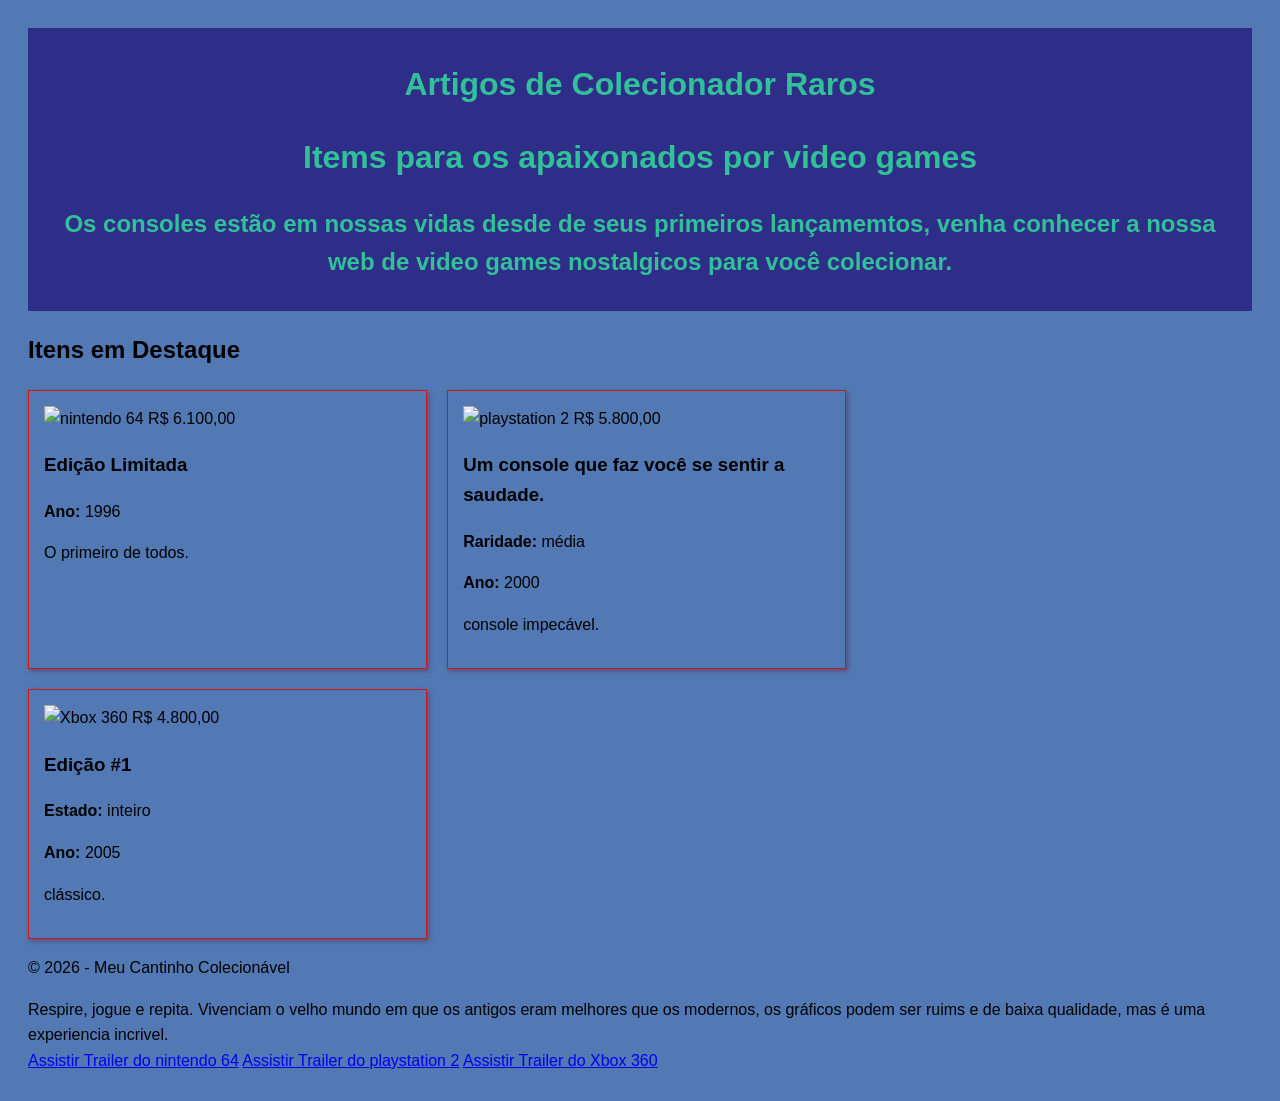
==== index.html @ c5c9a7ee "Update and rename FACULDADE 2026/consolesvideogames.html to index.html" ====
<!DOCTYPE html>
<html lang="pt-BR">
<head>
    <meta charset="UTF-8">
    <meta name="viewport" content="width=device-width, initial-scale=1.0">
    <title>Meu Cantinho Colecionável</title>
    <style>
        body { font-family: Arial, sans-serif; line-height: 1.6; padding: 20px; }
        header { background: #2e2e89; color: #32c098; padding: 10px; text-align: center; }
        .colecao { display: flex; flex-wrap: wrap; gap: 20px; margin-top: 20px; }
        .item { border: 1px solid #d01616; padding: 15px; width: 30%; box-shadow: 2px 2px 5px #544d7b; }
        img { max-width: 100%; height: auto; }
    </style>
</head>
<body>

    <header>
        <h1>Artigos de Colecionador Raros</h1>
        <h1> Items para os apaixonados por video games</h1>
        <h2> Os consoles estão em nossas vidas desde de seus primeiros lançamemtos, venha conhecer a nossa web de video games nostalgicos para você colecionar.
        
    </header>

    <main>
        <section>
            <h2>Itens em Destaque</h2>
            <div class="colecao">
                <!-- Item 1 -->
                <article class="item">
                    <img src="image.png" alt="nintendo 64">
                    <td>R$ 6.100,00</td>
                    <h3>Edição Limitada</h3>
                    <p><strong>Ano:</strong> 1996</p>
                    <p>O primeiro de todos.</p>
                </article>

                <!-- Item 2 -->
                <article class="item">
                    <img src="image copy.png" alt="playstation 2">
                    <td>R$ 5.800,00</td>
                    <h3>Um console que faz você se sentir a saudade.</h3>
                    <p><strong>Raridade:</strong> média</p>
                    <p><strong>Ano:</strong> 2000</p>
                    <p>console impecável.</p>
                </article>

                <!-- Item 3 -->
                <article class="item">
                    <img src="image copy 2.png" alt="Xbox 360">
                    <td>R$ 4.800,00</td>
                    <h3>Edição #1</h3>
                    <p><strong>Estado:</strong> inteiro</p>
                    <p><strong>Ano:</strong> 2005</p>
                    <p> clássico.</p>
                </article> 
            </div>
        </section>
    </main>

    <footer>
        <p>&copy; 2026 - Meu Cantinho Colecionável</p>
    </footer>

</body>
</html>

<footer> Respire, jogue e repita. Vivenciam o velho mundo em que os antigos eram melhores que os modernos, os gráficos podem ser ruims e de baixa qualidade, mas é uma experiencia incrivel.</footer>
<a href="https://www.youtube.com/watch?v=RWrWuXE6RHw" target="_blank">Assistir Trailer do nintendo 64</a>

<a href="https://www.youtube.com/watch?v=Hvcps5dFzfc" target="_blank">Assistir Trailer do playstation 2</a>

<a href="https://www.youtube.com/watch?v=Hvcps5dFzfc" target="_blank">Assistir Trailer do Xbox 360</a>


<body style="background-color: #2355a0c8;"></body>
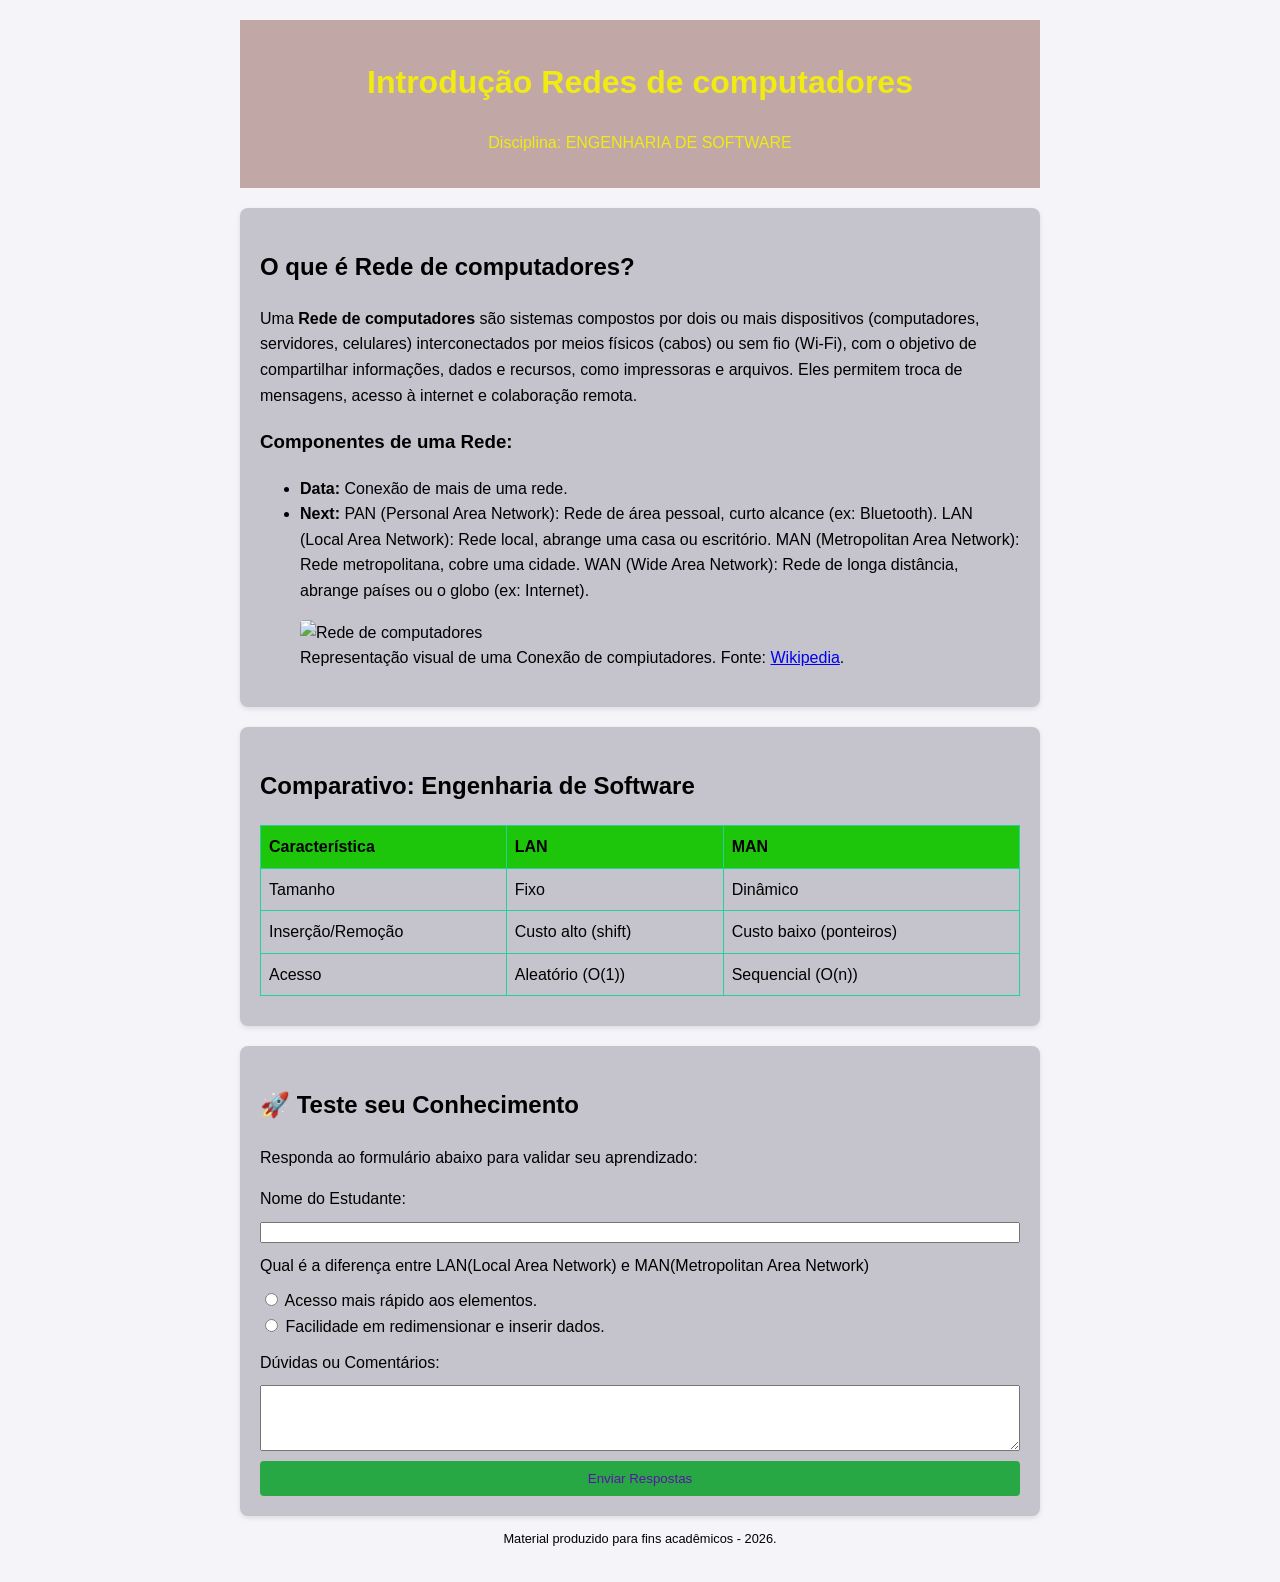
==== commit b17d1db0: "Add files via upload" ====
--- a/index.html
+++ b/index.html
@@ -1,75 +1,102 @@
 <!DOCTYPE html>
-<html lang="pt-BR">
+<html lang="pt-br">
 <head>
     <meta charset="UTF-8">
     <meta name="viewport" content="width=device-width, initial-scale=1.0">
-    <title>Meu Cantinho Colecionável</title>
+    <title>Material de Estudo: ENGENHARIA DE SOFTWARE</title>
     <style>
-        body { font-family: Arial, sans-serif; line-height: 1.6; padding: 20px; }
-        header { background: #2e2e89; color: #32c098; padding: 10px; text-align: center; }
-        .colecao { display: flex; flex-wrap: wrap; gap: 20px; margin-top: 20px; }
-        .item { border: 1px solid #d01616; padding: 15px; width: 30%; box-shadow: 2px 2px 5px #544d7b; }
-        img { max-width: 100%; height: auto; }
+        body { font-family: sans-serif; line-height: 1.6; max-width: 800px; margin: auto; padding: 20px; background-color: #f4f4f9; }
+        header { background: #c2a7a7; color: #efeb13; padding: 1rem; text-align: center; }
+        section { background: #c5c4cd; padding: 20px; margin-top: 20px; border-radius: 8px; box-shadow: 0 2px 5px rgba(0,0,0,0.1); }
+        table { width: 100%; border-collapse: collapse; margin: 10px 0; }
+        th, td { border: 1px solid #23d19c; padding: 8px; text-align: left; }
+        th { background-color: #1dc60a; }
+        img { max-width: 100%; height: auto; border-radius: 4px; }
+        form { display: flex; flex-direction: column; gap: 10px; }
+        button { cursor: pointer; background: #28a745; color: rgb(91, 20, 167); border: none; padding: 10px; border-radius: 4px; }
     </style>
 </head>
 <body>
 
-    <header>
-        <h1>Artigos de Colecionador Raros</h1>
-        <h1> Items para os apaixonados por video games</h1>
-        <h2> Os consoles estão em nossas vidas desde de seus primeiros lançamemtos, venha conhecer a nossa web de video games nostalgicos para você colecionar.
-        
-    </header>
+<header>
+    <h1>Introdução Redes de computadores</h1>
+    <p>Disciplina: ENGENHARIA DE SOFTWARE</p>
+</header>
 
-    <main>
-        <section>
-            <h2>Itens em Destaque</h2>
-            <div class="colecao">
-                <!-- Item 1 -->
-                <article class="item">
-                    <img src="image.png" alt="nintendo 64">
-                    <td>R$ 6.100,00</td>
-                    <h3>Edição Limitada</h3>
-                    <p><strong>Ano:</strong> 1996</p>
-                    <p>O primeiro de todos.</p>
-                </article>
+<section>
+    <h2>O que é Rede de computadores?</h2>
+    <p>Uma <strong>Rede de computadores</strong> são sistemas compostos por dois ou mais dispositivos (computadores, servidores, celulares) interconectados por meios físicos (cabos) ou sem fio (Wi-Fi), com o objetivo de compartilhar informações, dados e recursos, como impressoras e arquivos. Eles permitem troca de mensagens, acesso à internet e colaboração remota.
+    <h3>Componentes de uma Rede:</h3>
+    <ul>
+        <li><strong>Data:</strong> Conexão de mais de uma rede.</li>
+        <li><strong>Next:</strong> PAN (Personal Area Network): Rede de área pessoal, curto alcance (ex: Bluetooth).
+LAN (Local Area Network): Rede local, abrange uma casa ou escritório.
+MAN (Metropolitan Area Network): Rede metropolitana, cobre uma cidade.
+WAN (Wide Area Network): Rede de longa distância, abrange países ou o globo (ex: Internet).</li>
+    </ul>
 
-                <!-- Item 2 -->
-                <article class="item">
-                    <img src="image copy.png" alt="playstation 2">
-                    <td>R$ 5.800,00</td>
-                    <h3>Um console que faz você se sentir a saudade.</h3>
-                    <p><strong>Raridade:</strong> média</p>
-                    <p><strong>Ano:</strong> 2000</p>
-                    <p>console impecável.</p>
-                </article>
+    <figure>
+        <img src="image.png" alt="Rede de computadores">
+        <figcaption>Representação visual de uma Conexão de compiutadores. Fonte: <a href="https://pt.wikipedia.org/wiki/Rede_de_computadores" target="_blank">Wikipedia</a>.</figcaption>
+    </figure>
+</section>
 
-                <!-- Item 3 -->
-                <article class="item">
-                    <img src="image copy 2.png" alt="Xbox 360">
-                    <td>R$ 4.800,00</td>
-                    <h3>Edição #1</h3>
-                    <p><strong>Estado:</strong> inteiro</p>
-                    <p><strong>Ano:</strong> 2005</p>
-                    <p> clássico.</p>
-                </article> 
-            </div>
-        </section>
-    </main>
+<section>
+    <h2>Comparativo: Engenharia de Software</h2>
+    <table>
+        <thead>
+            <tr>
+                <th>Característica</th>
+                <th>LAN</th>
+                <th>MAN</th>
+            </tr>
+        </thead>
+        <tbody>
+            <tr>
+                <td>Tamanho</td>
+                <td>Fixo</td>
+                <td>Dinâmico</td>
+            </tr>
+            <tr>
+                <td>Inserção/Remoção</td>
+                <td>Custo alto (shift)</td>
+                <td>Custo baixo (ponteiros)</td>
+            </tr>
+            <tr>
+                <td>Acesso</td>
+                <td>Aleatório (O(1))</td>
+                <td>Sequencial (O(n))</td>
+            </tr>
+        </tbody>
+    </table>
+</section>
 
-    <footer>
-        <p>&copy; 2026 - Meu Cantinho Colecionável</p>
-    </footer>
+<section>
+    <h2>🚀 Teste seu Conhecimento</h2>
+    <p>Responda ao formulário abaixo para validar seu aprendizado:</p>
+    
+    <form action="#" method="POST">
+        <label for="nome">Nome do Estudante:</label>
+        <input type="text" id="nome" name="nome" required>
+
+        <label>Qual é a diferença entre LAN(Local Area Network) e MAN(Metropolitan Area Network)</label>
+        <div>
+            <input type="radio" id="q1a" name="vantagem" value="acesso">
+            <label for="q1a">Acesso mais rápido aos elementos.</label><br>
+            <input type="radio" id="q1b" name="vantagem" value="dinamico">
+            <label for="q1b">Facilidade em redimensionar e inserir dados.</label>
+        </div>
+
+        <label for="feedback">Dúvidas ou Comentários:</label>
+        <textarea id="feedback" name="feedback" rows="4"></textarea>
+
+        <button type="submit">Enviar Respostas</button>
+    </form>
+</section>
+
+<footer>
+    <p style="text-align: center; font-size: 0.8em;">Material produzido para fins acadêmicos - 2026.</p>
+</footer>
 
 </body>
-</html>
-
-<footer> Respire, jogue e repita. Vivenciam o velho mundo em que os antigos eram melhores que os modernos, os gráficos podem ser ruims e de baixa qualidade, mas é uma experiencia incrivel.</footer>
-<a href="https://www.youtube.com/watch?v=RWrWuXE6RHw" target="_blank">Assistir Trailer do nintendo 64</a>
-
-<a href="https://www.youtube.com/watch?v=Hvcps5dFzfc" target="_blank">Assistir Trailer do playstation 2</a>
-
-<a href="https://www.youtube.com/watch?v=Hvcps5dFzfc" target="_blank">Assistir Trailer do Xbox 360</a>
-
-
-<body style="background-color: #2355a0c8;"></body>
+</html>
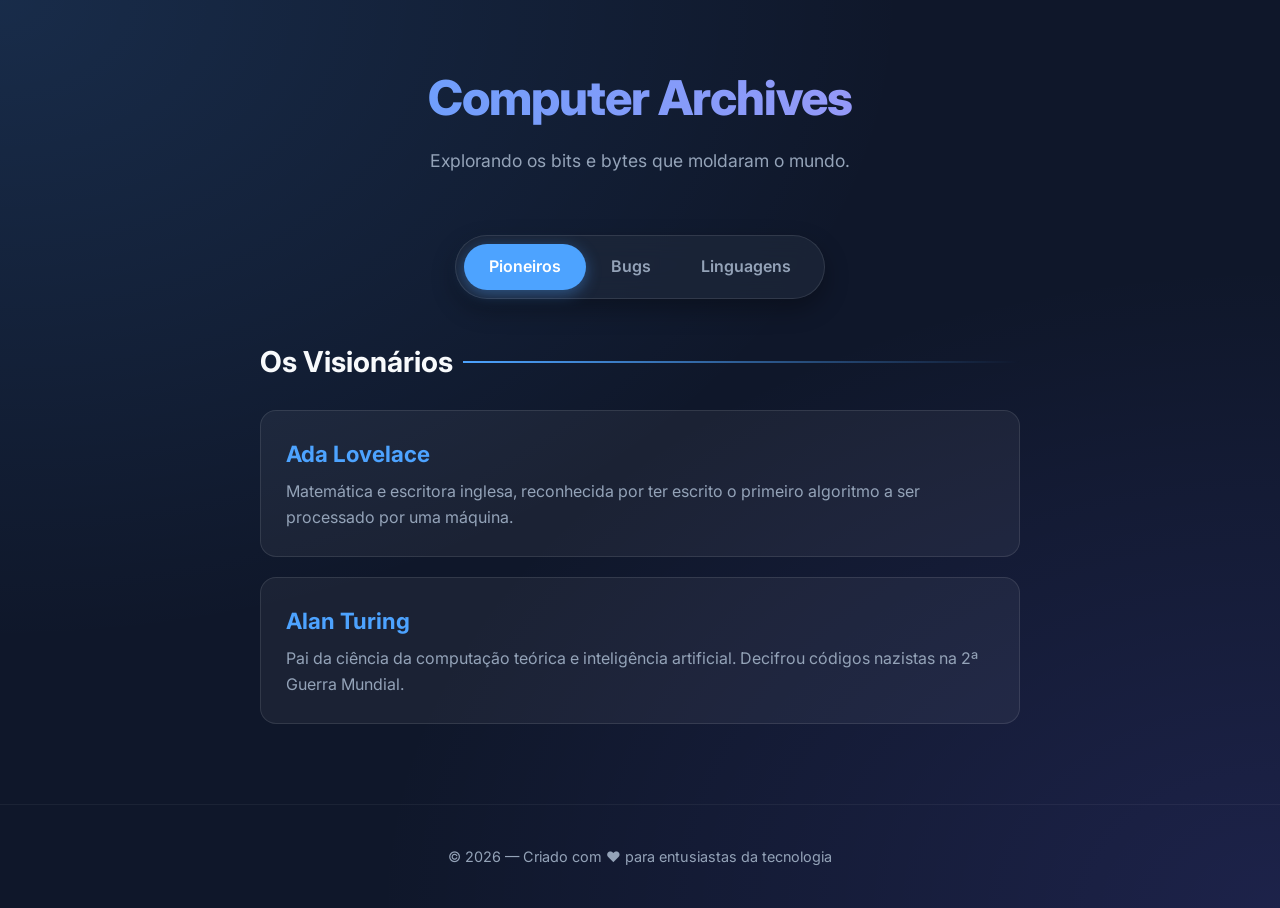
==== commit 0a730ad8: "Add files via upload" ====
--- a/index.html
+++ b/index.html
@@ -1,102 +1,316 @@
 <!DOCTYPE html>
 <html lang="pt-br">
+
 <head>
     <meta charset="UTF-8">
     <meta name="viewport" content="width=device-width, initial-scale=1.0">
-    <title>Material de Estudo: ENGENHARIA DE SOFTWARE</title>
+    <title>Arquivo Moderno da Computação</title>
+
+    <link href="https://fonts.googleapis.com/css2?family=Inter:wght@300;400;600;800&display=swap" rel="stylesheet">
+
     <style>
-        body { font-family: sans-serif; line-height: 1.6; max-width: 800px; margin: auto; padding: 20px; background-color: #f4f4f9; }
-        header { background: #c2a7a7; color: #efeb13; padding: 1rem; text-align: center; }
-        section { background: #c5c4cd; padding: 20px; margin-top: 20px; border-radius: 8px; box-shadow: 0 2px 5px rgba(0,0,0,0.1); }
-        table { width: 100%; border-collapse: collapse; margin: 10px 0; }
-        th, td { border: 1px solid #23d19c; padding: 8px; text-align: left; }
-        th { background-color: #1dc60a; }
-        img { max-width: 100%; height: auto; border-radius: 4px; }
-        form { display: flex; flex-direction: column; gap: 10px; }
-        button { cursor: pointer; background: #28a745; color: rgb(91, 20, 167); border: none; padding: 10px; border-radius: 4px; }
+        :root {
+            --primary: #4da3ff;
+            --secondary: #6c63ff;
+            --bg-dark: #0f172a;
+            --card-bg: rgba(255, 255, 255, 0.05);
+            --text-main: #f8fafc;
+            --text-dim: #94a3b8;
+        }
+
+        * {
+            margin: 0;
+            padding: 0;
+            box-sizing: border-box;
+        }
+
+        body {
+            font-family: 'Inter', sans-serif;
+            background-color: var(--bg-dark);
+            background-image: 
+                radial-gradient(at 0% 0%, rgba(77, 163, 255, 0.15) 0px, transparent 50%),
+                radial-gradient(at 100% 100%, rgba(108, 99, 255, 0.15) 0px, transparent 50%);
+            color: var(--text-main);
+            line-height: 1.6;
+            min-height: 100vh;
+        }
+
+        /* HEADER */
+        header {
+            text-align: center;
+            padding: 60px 20px;
+        }
+
+        header h1 {
+            font-size: 3rem;
+            font-weight: 800;
+            background: linear-gradient(to right, #4da3ff, #b794f4);
+            -webkit-background-clip: text;
+            -webkit-text-fill-color: transparent;
+            margin-bottom: 10px;
+            letter-spacing: -1px;
+        }
+
+        header p {
+            color: var(--text-dim);
+            font-size: 1.1rem;
+        }
+
+        /* MENU NAVEGAÇÃO */
+        nav {
+            display: flex;
+            justify-content: center;
+            margin-bottom: 40px;
+            position: sticky;
+            top: 20px;
+            z-index: 1000;
+        }
+
+        nav ul {
+            display: flex;
+            background: rgba(30, 41, 59, 0.7);
+            backdrop-filter: blur(12px);
+            padding: 8px;
+            border-radius: 50px;
+            list-style: none;
+            border: 1px solid rgba(255, 255, 255, 0.1);
+            box-shadow: 0 10px 25px rgba(0,0,0,0.3);
+        }
+
+        nav ul li a {
+            color: var(--text-dim);
+            text-decoration: none;
+            padding: 10px 25px;
+            display: block;
+            border-radius: 40px;
+            font-weight: 600;
+            transition: all 0.3s ease;
+            cursor: pointer;
+        }
+
+        nav ul li a:hover {
+            color: white;
+        }
+
+        nav ul li a.active {
+            background: var(--primary);
+            color: white;
+            box-shadow: 0 4px 15px rgba(77, 163, 255, 0.4);
+        }
+
+        /* CONTEÚDO */
+        main {
+            max-width: 800px;
+            margin: auto;
+            padding: 0 20px 60px;
+        }
+
+        .tab-content {
+            display: none;
+            animation: slideUp 0.5s ease forwards;
+        }
+
+        .tab-content.active {
+            display: block;
+        }
+
+        @keyframes slideUp {
+            from { opacity: 0; transform: translateY(20px); }
+            to { opacity: 1; transform: translateY(0); }
+        }
+
+        section h2 {
+            font-size: 1.8rem;
+            margin-bottom: 25px;
+            display: flex;
+            align-items: center;
+            gap: 10px;
+        }
+
+        section h2::after {
+            content: "";
+            height: 2px;
+            flex-grow: 1;
+            background: linear-gradient(to right, var(--primary), transparent);
+        }
+
+        /* CARDS ESTILIZADOS */
+        article {
+            background: var(--card-bg);
+            border: 1px solid rgba(255, 255, 255, 0.1);
+            padding: 25px;
+            margin-bottom: 20px;
+            border-radius: 16px;
+            transition: 0.4s cubic-bezier(0.175, 0.885, 0.32, 1.275);
+        }
+
+        article:hover {
+            transform: scale(1.02);
+            background: rgba(255, 255, 255, 0.08);
+            border-color: var(--primary);
+        }
+
+        article h3 {
+            color: var(--primary);
+            margin-bottom: 8px;
+            font-size: 1.4rem;
+        }
+
+        article p {
+            color: var(--text-dim);
+        }
+
+        /* TABELA MODERNA */
+        .table-container {
+            overflow-x: auto;
+            border-radius: 16px;
+            border: 1px solid rgba(255, 255, 255, 0.1);
+        }
+
+        table {
+            width: 100%;
+            border-collapse: collapse;
+            background: var(--card-bg);
+            text-align: left;
+        }
+
+        table th {
+            background: rgba(77, 163, 255, 0.1);
+            color: var(--primary);
+            padding: 18px;
+            font-weight: 600;
+            text-transform: uppercase;
+            font-size: 0.8rem;
+            letter-spacing: 1px;
+        }
+
+        table td {
+            padding: 18px;
+            border-bottom: 1px solid rgba(255, 255, 255, 0.05);
+            color: var(--text-main);
+        }
+
+        table tr:last-child td {
+            border-bottom: none;
+        }
+
+        table tr:hover td {
+            background: rgba(255, 255, 255, 0.03);
+        }
+
+        /* FOOTER */
+        footer {
+            text-align: center;
+            padding: 40px;
+            color: var(--text-dim);
+            font-size: 0.9rem;
+            border-top: 1px solid rgba(255, 255, 255, 0.05);
+        }
+
+        /* RESPONSIVIDADE */
+        @media(max-width:600px) {
+            header h1 { font-size: 2rem; }
+            nav ul { width: 100%; border-radius: 20px; }
+            nav ul li { flex: 1; text-align: center; }
+            nav ul li a { padding: 10px 5px; font-size: 0.9rem; }
+        }
     </style>
 </head>
+
 <body>
 
-<header>
-    <h1>Introdução Redes de computadores</h1>
-    <p>Disciplina: ENGENHARIA DE SOFTWARE</p>
-</header>
-
-<section>
-    <h2>O que é Rede de computadores?</h2>
-    <p>Uma <strong>Rede de computadores</strong> são sistemas compostos por dois ou mais dispositivos (computadores, servidores, celulares) interconectados por meios físicos (cabos) ou sem fio (Wi-Fi), com o objetivo de compartilhar informações, dados e recursos, como impressoras e arquivos. Eles permitem troca de mensagens, acesso à internet e colaboração remota.
-    <h3>Componentes de uma Rede:</h3>
-    <ul>
-        <li><strong>Data:</strong> Conexão de mais de uma rede.</li>
-        <li><strong>Next:</strong> PAN (Personal Area Network): Rede de área pessoal, curto alcance (ex: Bluetooth).
-LAN (Local Area Network): Rede local, abrange uma casa ou escritório.
-MAN (Metropolitan Area Network): Rede metropolitana, cobre uma cidade.
-WAN (Wide Area Network): Rede de longa distância, abrange países ou o globo (ex: Internet).</li>
-    </ul>
-
-    <figure>
-        <img src="image.png" alt="Rede de computadores">
-        <figcaption>Representação visual de uma Conexão de compiutadores. Fonte: <a href="https://pt.wikipedia.org/wiki/Rede_de_computadores" target="_blank">Wikipedia</a>.</figcaption>
-    </figure>
-</section>
-
-<section>
-    <h2>Comparativo: Engenharia de Software</h2>
-    <table>
-        <thead>
-            <tr>
-                <th>Característica</th>
-                <th>LAN</th>
-                <th>MAN</th>
-            </tr>
-        </thead>
-        <tbody>
-            <tr>
-                <td>Tamanho</td>
-                <td>Fixo</td>
-                <td>Dinâmico</td>
-            </tr>
-            <tr>
-                <td>Inserção/Remoção</td>
-                <td>Custo alto (shift)</td>
-                <td>Custo baixo (ponteiros)</td>
-            </tr>
-            <tr>
-                <td>Acesso</td>
-                <td>Aleatório (O(1))</td>
-                <td>Sequencial (O(n))</td>
-            </tr>
-        </tbody>
-    </table>
-</section>
-
-<section>
-    <h2>🚀 Teste seu Conhecimento</h2>
-    <p>Responda ao formulário abaixo para validar seu aprendizado:</p>
-    
-    <form action="#" method="POST">
-        <label for="nome">Nome do Estudante:</label>
-        <input type="text" id="nome" name="nome" required>
-
-        <label>Qual é a diferença entre LAN(Local Area Network) e MAN(Metropolitan Area Network)</label>
-        <div>
-            <input type="radio" id="q1a" name="vantagem" value="acesso">
-            <label for="q1a">Acesso mais rápido aos elementos.</label><br>
-            <input type="radio" id="q1b" name="vantagem" value="dinamico">
-            <label for="q1b">Facilidade em redimensionar e inserir dados.</label>
-        </div>
-
-        <label for="feedback">Dúvidas ou Comentários:</label>
-        <textarea id="feedback" name="feedback" rows="4"></textarea>
-
-        <button type="submit">Enviar Respostas</button>
-    </form>
-</section>
-
-<footer>
-    <p style="text-align: center; font-size: 0.8em;">Material produzido para fins acadêmicos - 2026.</p>
-</footer>
+    <header>
+        <h1>Computer Archives</h1>
+        <p>Explorando os bits e bytes que moldaram o mundo.</p>
+    </header>
+
+    <nav>
+        <ul>
+            <li><a onclick="openTab(event, 'pioneiros')" class="tab-link active">Pioneiros</a></li>
+            <li><a onclick="openTab(event, 'bugs')" class="tab-link">Bugs</a></li>
+            <li><a onclick="openTab(event, 'linguagens')" class="tab-link">Linguagens</a></li>
+        </ul>
+    </nav>
+
+    <main>
+        <section id="pioneiros" class="tab-content active">
+            <h2>Os Visionários</h2>
+            <article>
+                <h3>Ada Lovelace</h3>
+                <p>Matemática e escritora inglesa, reconhecida por ter escrito o primeiro algoritmo a ser processado por uma máquina.</p>
+            </article>
+            <article>
+                <h3>Alan Turing</h3>
+                <p>Pai da ciência da computação teórica e inteligência artificial. Decifrou códigos nazistas na 2ª Guerra Mundial.</p>
+            </article>
+        </section>
+
+        <section id="bugs" class="tab-content">
+            <h2>Histórias de Debugging</h2>
+            <article>
+                <h3>O Inseto de Grace Hopper</h3>
+                <p>Em 9 de setembro de 1947, uma mariposa literal causou uma falha no computador Harvard Mark II. O termo "bug" nunca mais foi o mesmo.</p>
+            </article>
+        </section>
+
+        <section id="linguagens" class="tab-content">
+            <h2>Timeline de Linguagens</h2>
+            <div class="table-container">
+                <table>
+                    <thead>
+                        <tr>
+                            <th>Linguagem</th>
+                            <th>Lançamento</th>
+                            <th>Uso Principal</th>
+                        </tr>
+                    </thead>
+                    <tbody>
+                        <tr>
+                            <td><strong>COBOL</strong></td>
+                            <td>1959</td>
+                            <td>Sistemas Bancários</td>
+                        </tr>
+                        <tr>
+                            <td><strong>C</strong></td>
+                            <td>1972</td>
+                            <td>Sistemas Operacionais</td>
+                        </tr>
+                        <tr>
+                            <td><strong>Python</strong></td>
+                            <td>1991</td>
+                            <td>IA e Dados</td>
+                        </tr>
+                    </tbody>
+                </table>
+            </div>
+        </section>
+    </main>
+
+    <footer>
+        <p>© 2026 — Criado com ❤️ para entusiastas da tecnologia</p>
+    </footer>
+
+    <script>
+        function openTab(evt, tabName) {
+            const contents = document.getElementsByClassName("tab-content");
+            for (let i = 0; i < contents.length; i++) {
+                contents[i].classList.remove("active");
+            }
+
+            const links = document.getElementsByClassName("tab-link");
+            for (let i = 0; i < links.length; i++) {
+                links[i].classList.remove("active");
+            }
+
+            document.getElementById(tabName).classList.add("active");
+            evt.currentTarget.classList.add("active");
+            
+            // Scroll suave para o topo do conteúdo ao trocar de aba no mobile
+            if(window.innerWidth < 600) {
+                window.scrollTo({top: 150, behavior: 'smooth'});
+            }
+        }
+    </script>
 
 </body>
 </html>
